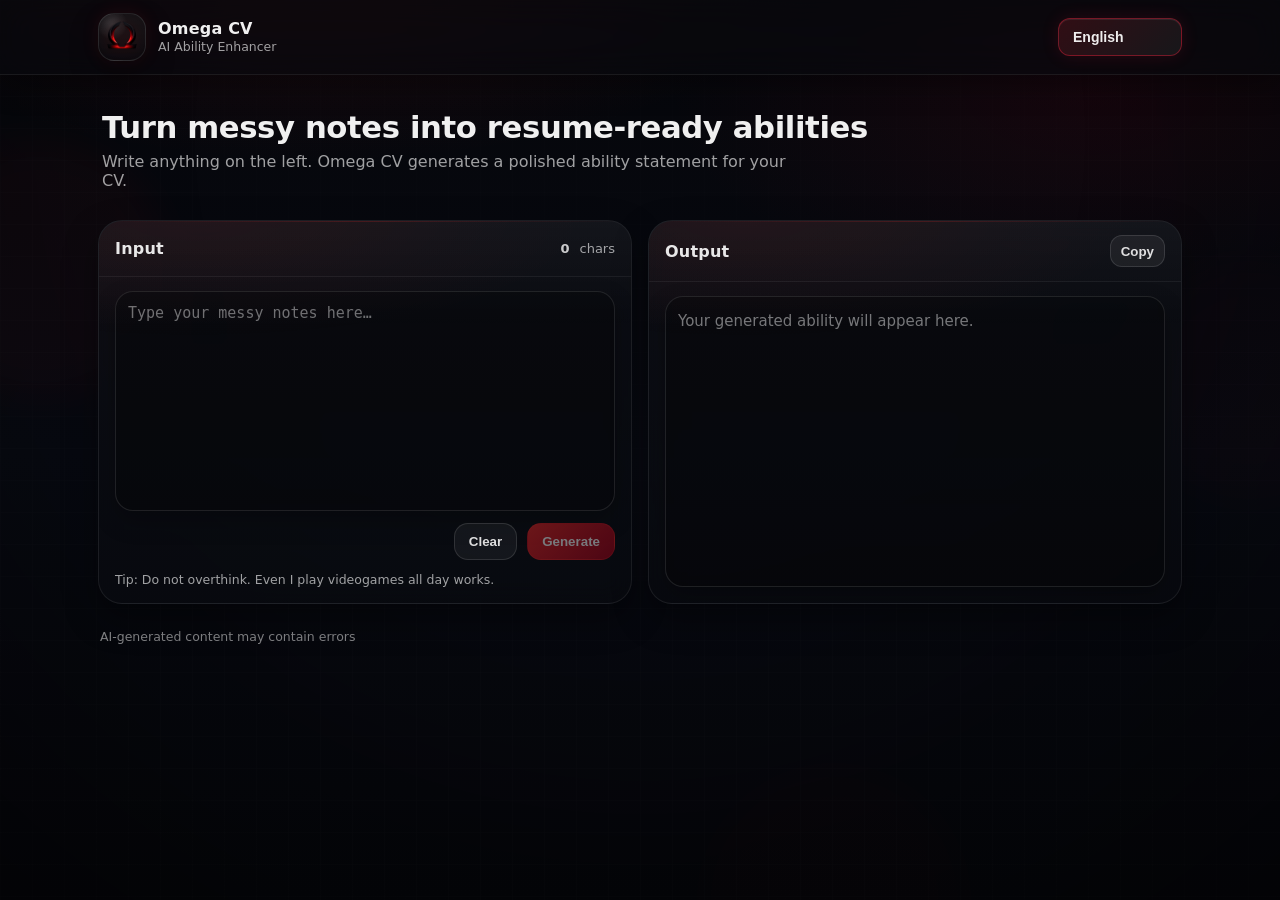
==== index.html @ 9fb8dad0 "Update index.html" ====
<!doctype html>
<html lang="en">
<head>
  <meta charset="UTF-8">
  <meta name="viewport" content="width=device-width, initial-scale=1">
  <meta name="theme-color" content="#07080c">
  <title>Omega CV</title>
  <link rel="icon" href="/images/favicon.ico" sizes="any">
  <link rel="icon" type="image/png" sizes="64x64" href="/images/favicon-64.png">
  <link rel="icon" type="image/png" sizes="48x48" href="/images/favicon-48.png">
  <link rel="icon" type="image/png" sizes="32x32" href="/images/favicon-32.png">
  <link rel="icon" type="image/png" sizes="16x16" href="/images/favicon-16.png">
  

  <link rel="stylesheet" href="styles.css">
</head>

<body>

  <div class="bg" aria-hidden="true">
    <div class="bg-grid"></div>
    <div class="bg-orbs">
      <span class="orb o1"></span>
      <span class="orb o2"></span>
      <span class="orb o3"></span>
    </div>
    <div class="bg-vignette"></div>
  </div>

  <header class="topbar-wrap">
    <div class="topbar">

      <div class="brand">
        <div class="logo-wrap">
          <img
            src="images/Omega_logo.png"
            alt="Omega CV Logo"
            class="logo-img"
          >
        </div>

        <div class="brand-text">
          <div class="brand-name" data-i18n="brandName">Omega CV</div>
          <div class="brand-sub" data-i18n="brandSub">AI Ability Enhancer</div>
        </div>
      </div>

      <div class="top-actions">
        <label class="sr-only" for="langSelect" data-i18n="languageLabel">Language</label>
        <select id="langSelect" class="select">
          <option value="en">English</option>
          <option value="de">Deutsch</option>
          <option value="fr">Français</option>
          <option value="es">Español</option>
          <option value="pt">Português</option>
          <option value="ru">Русский</option>
          <option value="zh">中文</option>
          <option value="ar">العربية</option>
          <option value="hi">हिन्दी</option>
          <option value="bn">বাংলা</option>
        </select>
      </div>

    </div>
  </header>

  <main class="container">

    <section class="hero">
      <h1 class="headline" data-i18n="headline">
        Turn messy notes into resume-ready abilities
      </h1>
      <p class="subhead" data-i18n="subhead">
        Write anything on the left. Omega CV generates a polished ability statement for your CV.
      </p>
    </section>

    <div class="panel-wrap">

      <section class="panel-grid">

        <article class="card">
          <div class="card-head">
            <div class="card-title" data-i18n="inputTitle">Input</div>
            <div class="meta">
              <span id="inputCounter" class="counter">0</span>
              <span class="counter-label" data-i18n="chars">chars</span>
            </div>
          </div>

          <div class="card-body">
            <textarea
              id="inputText"
              class="textarea"
              rows="10"
              data-i18n-placeholder="inputPlaceholder"
              placeholder="Type your messy notes here…"
            ></textarea>

            <div class="btn-row">
              <button id="clearBtn" class="btn secondary" type="button" data-i18n="clear">Clear</button>
              <button id="generateBtn" class="btn primary" type="button" data-i18n="generate">Generate</button>
            </div>

            <div class="hint" data-i18n="hint">
             Tip: Do not overthink. Even I play videogames all day works.
            </div>
          </div>
        </article>

        <article class="card">
          <div class="card-head">
            <div class="card-title" data-i18n="outputTitle">Output</div>
            <div class="meta">
              <button id="copyBtn" class="btn tiny" type="button" data-i18n="copy">Copy</button>
            </div>
          </div>

          <div class="card-body">
            <div id="outputBox" class="output">
              <div class="output-placeholder" data-i18n="outputPlaceholder">
                Your generated ability will appear here.
              </div>
            </div>
          </div>
        </article>

      </section>
    </div>

    <footer class="footer">
      <span class="foot-note" data-i18n="footnote">
        AI-generated content may contain errors
      </span>
    </footer>

  </main>

  <script src="app.js" defer></script>

</body>
</html>
---- styles.css ----
:root {
  --bg: #05060a;
  --bg-soft: #080a12;

  --card: rgba(14, 16, 22, 0.82);
  --card2: rgba(9, 11, 16, 0.72);

  --text: rgba(255, 255, 255, 0.92);
  --muted: rgba(255, 255, 255, 0.62);
  --muted2: rgba(255, 255, 255, 0.50);

  --accent1: #e62626;
  --accent2: #9f0018;
  --accent3: #ff4d4d;

  --radius: 18px;
  --radius2: 24px;
  --max: 1120px;

  --shadow: 0 14px 34px rgba(0, 0, 0, 0.38);

  --font: ui-sans-serif, system-ui, -apple-system, Segoe UI, Roboto, Helvetica, Arial, "Apple Color Emoji", "Segoe UI Emoji";
}

* {
  box-sizing: border-box;
}

html,
body {
  height: 100%;
}

body {
  margin: 0;
  font-family: var(--font);
  color: var(--text);
  background:
    radial-gradient(900px 420px at 25% -10%, rgba(230, 38, 38, 0.14), transparent 60%),
    radial-gradient(700px 360px at 85% 10%, rgba(159, 0, 24, 0.10), transparent 60%),
    linear-gradient(180deg, var(--bg) 0%, var(--bg-soft) 50%, var(--bg) 100%);
}

.sr-only {
  position: absolute;
  width: 1px;
  height: 1px;
  padding: 0;
  margin: -1px;
  overflow: hidden;
  clip: rect(0, 0, 0, 0);
  white-space: nowrap;
  border: 0;
}

/* Background */
.bg {
  position: fixed;
  inset: 0;
  pointer-events: none;
  z-index: -1;
  overflow: hidden;
}

.bg-grid {
  position: absolute;
  inset: 0;
  background:
    linear-gradient(rgba(255, 255, 255, 0.035) 1px, transparent 1px) 0 0 / 32px 32px,
    linear-gradient(90deg, rgba(255, 255, 255, 0.035) 1px, transparent 1px) 0 0 / 32px 32px;
  opacity: 0.22;
}

.bg-orbs .orb {
  position: absolute;
  border-radius: 999px;
  filter: blur(18px);
  opacity: 0.16;
}

.bg-orbs .o1 {
  width: 260px;
  height: 260px;
  left: -90px;
  top: 140px;
  background: rgba(255, 42, 42, 0.20);
}

.bg-orbs .o2 {
  width: 240px;
  height: 240px;
  right: -90px;
  top: 260px;
  background: rgba(179, 0, 27, 0.14);
}

.bg-orbs .o3 {
  width: 260px;
  height: 260px;
  left: 55%;
  bottom: -130px;
  background: rgba(255, 77, 77, 0.08);
}

.bg-vignette {
  position: absolute;
  inset: -40px;
  background: radial-gradient(circle at 50% 18%, transparent 42%, rgba(0, 0, 0, 0.60) 100%);
  opacity: 0.72;
}

/* Topbar */
.topbar-wrap {
  position: sticky;
  top: 0;
  z-index: 50;
  background: rgba(8, 10, 14, 0.68);
  backdrop-filter: blur(16px) saturate(140%);
  -webkit-backdrop-filter: blur(16px) saturate(140%);
  border-bottom: 1px solid rgba(255, 255, 255, 0.07);
  box-shadow: 0 10px 30px rgba(0, 0, 0, 0.32);
}

.topbar {
  height: 74px;
  display: flex;
  align-items: center;
  justify-content: space-between;
  padding: 0 18px;
  max-width: var(--max);
  margin: 0 auto;
}

/* Brand */
.brand {
  display: flex;
  align-items: center;
  gap: 12px;
  min-width: 0;
}

.logo-wrap {
  width: 48px;
  height: 48px;
  border-radius: 16px;
  background:
    radial-gradient(22px 22px at 28% 22%, rgba(255, 255, 255, 0.14), transparent 70%),
    linear-gradient(180deg, rgba(255, 255, 255, 0.06), rgba(255, 255, 255, 0.02)),
    rgba(0, 0, 0, 0.20);
  border: 1px solid rgba(255, 255, 255, 0.10);
  box-shadow:
    0 12px 28px rgba(0, 0, 0, 0.34),
    0 0 18px rgba(255, 42, 42, 0.10);
  overflow: hidden;
  display: flex;
  align-items: center;
  justify-content: center;
  flex: 0 0 auto;
}

.logo-img {
  width: 56px;
  height: 56px;
  object-fit: contain;
  filter: drop-shadow(0 0 8px rgba(255, 42, 42, 0.16));
}

.brand-text {
  line-height: 1.1;
  min-width: 0;
}

.brand-name {
  font-weight: 760;
  letter-spacing: 0.2px;
  color: rgba(255, 255, 255, 0.94);
}

.brand-sub {
  font-size: 12.5px;
  color: var(--muted);
  margin-top: 3px;
}

/* Select */
.select {
  appearance: none;
  border: 1px solid rgba(255, 255, 255, 0.10);
  background: rgba(0, 0, 0, 0.22);
  color: rgba(255, 255, 255, 0.86);
  padding: 10px 12px;
  border-radius: 14px;
  font-weight: 650;
  box-shadow: 0 10px 26px rgba(0, 0, 0, 0.22);
}

.select:focus {
  outline: none;
  border-color: rgba(255, 42, 42, 0.38);
  box-shadow:
    0 0 0 5px rgba(255, 42, 42, 0.10),
    0 10px 26px rgba(0, 0, 0, 0.25);
}

/* Layout */
.container {
  max-width: var(--max);
  margin: 0 auto;
  padding: 12px 18px 26px;
}

.hero {
  padding: 18px 4px 14px;
}

.headline {
  margin: 6px 0 8px;
  font-size: clamp(22px, 2.4vw, 34px);
  letter-spacing: -0.4px;
  line-height: 1.08;
  color: rgba(255, 255, 255, 0.94);
}

.subhead {
  margin: 0;
  color: var(--muted);
  max-width: 68ch;
}

.panel-wrap {
  position: relative;
  margin-top: 16px;
}

.panel-grid {
  display: grid;
  grid-template-columns: 1fr 1fr;
  gap: 16px;
  align-items: stretch;
}

/* Cards */
.card {
  display: flex;
  flex-direction: column;
  background: linear-gradient(180deg, var(--card) 0%, var(--card2) 100%);
  border: 1px solid rgba(255, 255, 255, 0.08);
  border-radius: var(--radius2);
  box-shadow: var(--shadow);
  overflow: hidden;
  backdrop-filter: blur(12px);
  -webkit-backdrop-filter: blur(12px);
  position: relative;
}

.card::before {
  content: "";
  position: absolute;
  inset: 0;
  pointer-events: none;
  background:
    radial-gradient(600px 180px at 18% 0%, rgba(255, 42, 42, 0.07), transparent 65%),
    linear-gradient(180deg, rgba(255, 255, 255, 0.035), transparent 32%);
  opacity: 0.9;
}

.card::after {
  content: "";
  position: absolute;
  left: 0;
  top: 0;
  right: 0;
  height: 1px;
  pointer-events: none;
  background: linear-gradient(90deg, transparent, rgba(255, 42, 42, 0.34), transparent);
  opacity: 0.55;
}

.card-head {
  min-height: 56px;
  display: flex;
  align-items: center;
  justify-content: space-between;
  padding: 14px 16px;
  border-bottom: 1px solid rgba(255, 255, 255, 0.06);
  position: relative;
  z-index: 1;
}

.card-title {
  font-weight: 760;
  letter-spacing: 0.2px;
  color: rgba(255, 255, 255, 0.90);
}

.meta {
  display: flex;
  align-items: center;
  gap: 10px;
  color: var(--muted);
  font-size: 13px;
}

.counter {
  font-weight: 820;
  color: rgba(255, 255, 255, 0.78);
}

.card-body {
  padding: 14px 16px 16px;
  flex: 1;
  display: flex;
  flex-direction: column;
  gap: 12px;
  position: relative;
  z-index: 1;
}

/* Textarea / Output */
.textarea,
.output {
  flex: 1;
  height: 100%;
  min-height: 220px;
  border-radius: var(--radius);
  border: 1px solid rgba(255, 255, 255, 0.10);
  background: rgba(0, 0, 0, 0.28);
  box-shadow: 0 10px 24px rgba(0, 0, 0, 0.24);
  overflow: auto;
  overflow-wrap: anywhere;
  word-break: break-word;
}

.textarea {
  width: 100%;
  padding: 12px 12px;
  font-size: 15px;
  outline: none;
  resize: none;
  color: rgba(255, 255, 255, 0.90);
}

.textarea::placeholder {
  color: rgba(255, 255, 255, 0.42);
}

.textarea:focus {
  border-color: rgba(255, 42, 42, 0.40);
  box-shadow:
    0 0 0 5px rgba(255, 42, 42, 0.10),
    0 10px 24px rgba(0, 0, 0, 0.30);
}

.output {
  padding: 14px 12px;
  font-size: 15px;
  line-height: 1.45;
  color: rgba(255, 255, 255, 0.90);
}

.output-placeholder {
  color: rgba(255, 255, 255, 0.45);
}

/* Buttons */
.btn-row {
  display: flex;
  justify-content: flex-end;
  gap: 10px;
  margin-top: auto;
}

.btn {
  border: 1px solid rgba(255, 255, 255, 0.12);
  background: rgba(255, 255, 255, 0.06);
  color: rgba(255, 255, 255, 0.86);
  padding: 10px 14px;
  border-radius: 14px;
  font-weight: 760;
  cursor: pointer;
  transition: transform 0.08s ease, box-shadow 0.12s ease, background 0.12s ease, border-color 0.12s ease;
}

.btn:hover {
  transform: translateY(-1px);
  box-shadow: 0 12px 26px rgba(0, 0, 0, 0.28);
  border-color: rgba(255, 255, 255, 0.16);
}

.btn:active {
  transform: translateY(0);
  box-shadow: none;
}

.btn.primary {
  border: 1px solid rgba(255, 42, 42, 0.32);
  color: white;
  background: linear-gradient(135deg, var(--accent1), var(--accent2));
  box-shadow:
    0 12px 26px rgba(0, 0, 0, 0.30),
    0 0 16px rgba(255, 42, 42, 0.12);
}

.btn.primary:hover {
  box-shadow:
    0 14px 30px rgba(0, 0, 0, 0.34),
    0 0 20px rgba(255, 42, 42, 0.16);
}

.btn.secondary {
  background: rgba(255, 255, 255, 0.05);
}

.btn.tiny {
  height: 32px;
  padding: 0 10px;
  border-radius: 12px;
  font-weight: 780;
  display: inline-flex;
  align-items: center;
}

.btn:focus {
  outline: none;
}

.btn:focus-visible {
  border-color: rgba(255, 42, 42, 0.38);
  box-shadow:
    0 0 0 5px rgba(255, 42, 42, 0.10),
    0 12px 26px rgba(0, 0, 0, 0.28);
}

.btn:disabled {
  opacity: 0.45;
  cursor: not-allowed;
  transform: none;
  box-shadow: none;
}

#langSelect {
  appearance: none;
  -webkit-appearance: none;
  -moz-appearance: none;

  color: rgba(255, 255, 255, 0.92);
  background:
    linear-gradient(135deg, rgba(255, 35, 65, 0.16), rgba(255, 255, 255, 0.06)),
    rgba(10, 10, 14, 0.92);

  border: 1px solid rgba(255, 35, 65, 0.38);
  border-radius: 12px;

  padding: 10px 38px 10px 14px;
  font-size: 14px;
  font-weight: 600;

  outline: none;
  cursor: pointer;

  box-shadow:
    0 0 18px rgba(255, 35, 65, 0.12),
    inset 0 1px 0 rgba(255, 255, 255, 0.08);

  transition:
    border-color 0.2s ease,
    box-shadow 0.2s ease,
    background 0.2s ease;
}

#langSelect:hover {
  border-color: rgba(255, 35, 65, 0.65);
  box-shadow:
    0 0 24px rgba(255, 35, 65, 0.18),
    inset 0 1px 0 rgba(255, 255, 255, 0.1);
}

#langSelect:focus {
  border-color: rgba(255, 35, 65, 0.9);
  box-shadow:
    0 0 0 3px rgba(255, 35, 65, 0.16),
    0 0 28px rgba(255, 35, 65, 0.2);
}

#langSelect option {
  color: #ffffff;
  background-color: #111116;
}

/* Hint / Footer */
.hint {
  font-size: 12.5px;
  color: var(--muted);
}

.footer {
  margin-top: 16px;
  padding: 6px 2px 0;
}

.foot-note {
  color: var(--muted2);
  font-size: 12.5px;
}

/* Flow layer */
.flow-layer {
  position: absolute;
  inset: 0;
  z-index: 20;
  pointer-events: none;
  opacity: 0;
  transition: opacity 0.18s ease;
}

body.is-loading .flow-layer {
  opacity: 1;
}

body.is-loading .output {
  opacity: 0.92;
}

.flow-svg {
  position: absolute;
  inset: 0;
  width: 100%;
  height: 100%;
}

.flow-path {
  fill: none;
  stroke-linecap: round;
  stroke-linejoin: round;
}

.flow-path.base {
  stroke: rgba(255, 42, 42, 0.24);
  stroke-width: 3.5;
}

.flow-path.glow {
  stroke: rgba(255, 42, 42, 0.18);
  stroke-width: 10;
  filter: blur(6px);
  opacity: 0.55;
}

.flow-particles {
  position: absolute;
  inset: 0;
}

.flow-particle {
  position: absolute;
  width: 9px;
  height: 9px;
  border-radius: 999px;
  background: linear-gradient(135deg, var(--accent1), var(--accent2));
  box-shadow:
    0 0 14px rgba(255, 42, 42, 0.18),
    0 0 18px rgba(179, 0, 27, 0.14);
  opacity: 0;
}

/* Responsive */
@media (max-width: 920px) {
  .panel-grid {
    grid-template-columns: 1fr;
  }

  .topbar {
    height: auto;
    padding-top: 14px;
    padding-bottom: 10px;
  }

  .brand {
    gap: 10px;
  }

  .logo-wrap {
    width: 44px;
    height: 44px;
  }

  .logo-img {
    width: 52px;
    height: 52px;
  }
}

.ai-loading {
  display: flex;
  align-items: center;
  gap: 16px;
  min-height: 120px;
  padding: 22px;
  border: 1px solid rgba(255, 35, 65, 0.28);
  border-radius: 18px;
  background:
    linear-gradient(135deg, rgba(255, 35, 65, 0.08), rgba(255, 255, 255, 0.03)),
    rgba(255, 255, 255, 0.04);
  box-shadow:
    0 0 32px rgba(255, 35, 65, 0.12),
    inset 0 1px 0 rgba(255, 255, 255, 0.08);
}

.ai-loading-icon {
  position: relative;
  width: 46px;
  height: 46px;
  flex: 0 0 auto;
  border-radius: 50%;
  border: 1px solid rgba(255, 35, 65, 0.35);
  box-shadow: 0 0 24px rgba(255, 35, 65, 0.22);
}

.ai-loading-icon span {
  position: absolute;
  inset: 7px;
  border-radius: 50%;
  border: 2px solid transparent;
  border-top-color: #ff2341;
  animation: aiSpin 1s linear infinite;
}

.ai-loading-icon span:nth-child(2) {
  inset: 12px;
  border-top-color: rgba(255, 255, 255, 0.75);
  animation-duration: 1.35s;
  animation-direction: reverse;
}

.ai-loading-icon span:nth-child(3) {
  inset: 18px;
  background: #ff2341;
  border: none;
  box-shadow: 0 0 18px rgba(255, 35, 65, 0.9);
  animation: aiPulse 1.2s ease-in-out infinite;
}

.ai-loading-title {
  font-size: 15px;
  font-weight: 700;
  color: rgba(255, 255, 255, 0.92);
}

.ai-loading-text {
  margin-top: 5px;
  font-size: 13px;
  line-height: 1.5;
  color: rgba(255, 255, 255, 0.62);
}

@keyframes aiSpin {
  to {
    transform: rotate(360deg);
  }
}

@keyframes aiPulse {
  0%,
  100% {
    opacity: 0.55;
    transform: scale(0.8);
  }

  50% {
    opacity: 1;
    transform: scale(1);
  }
}
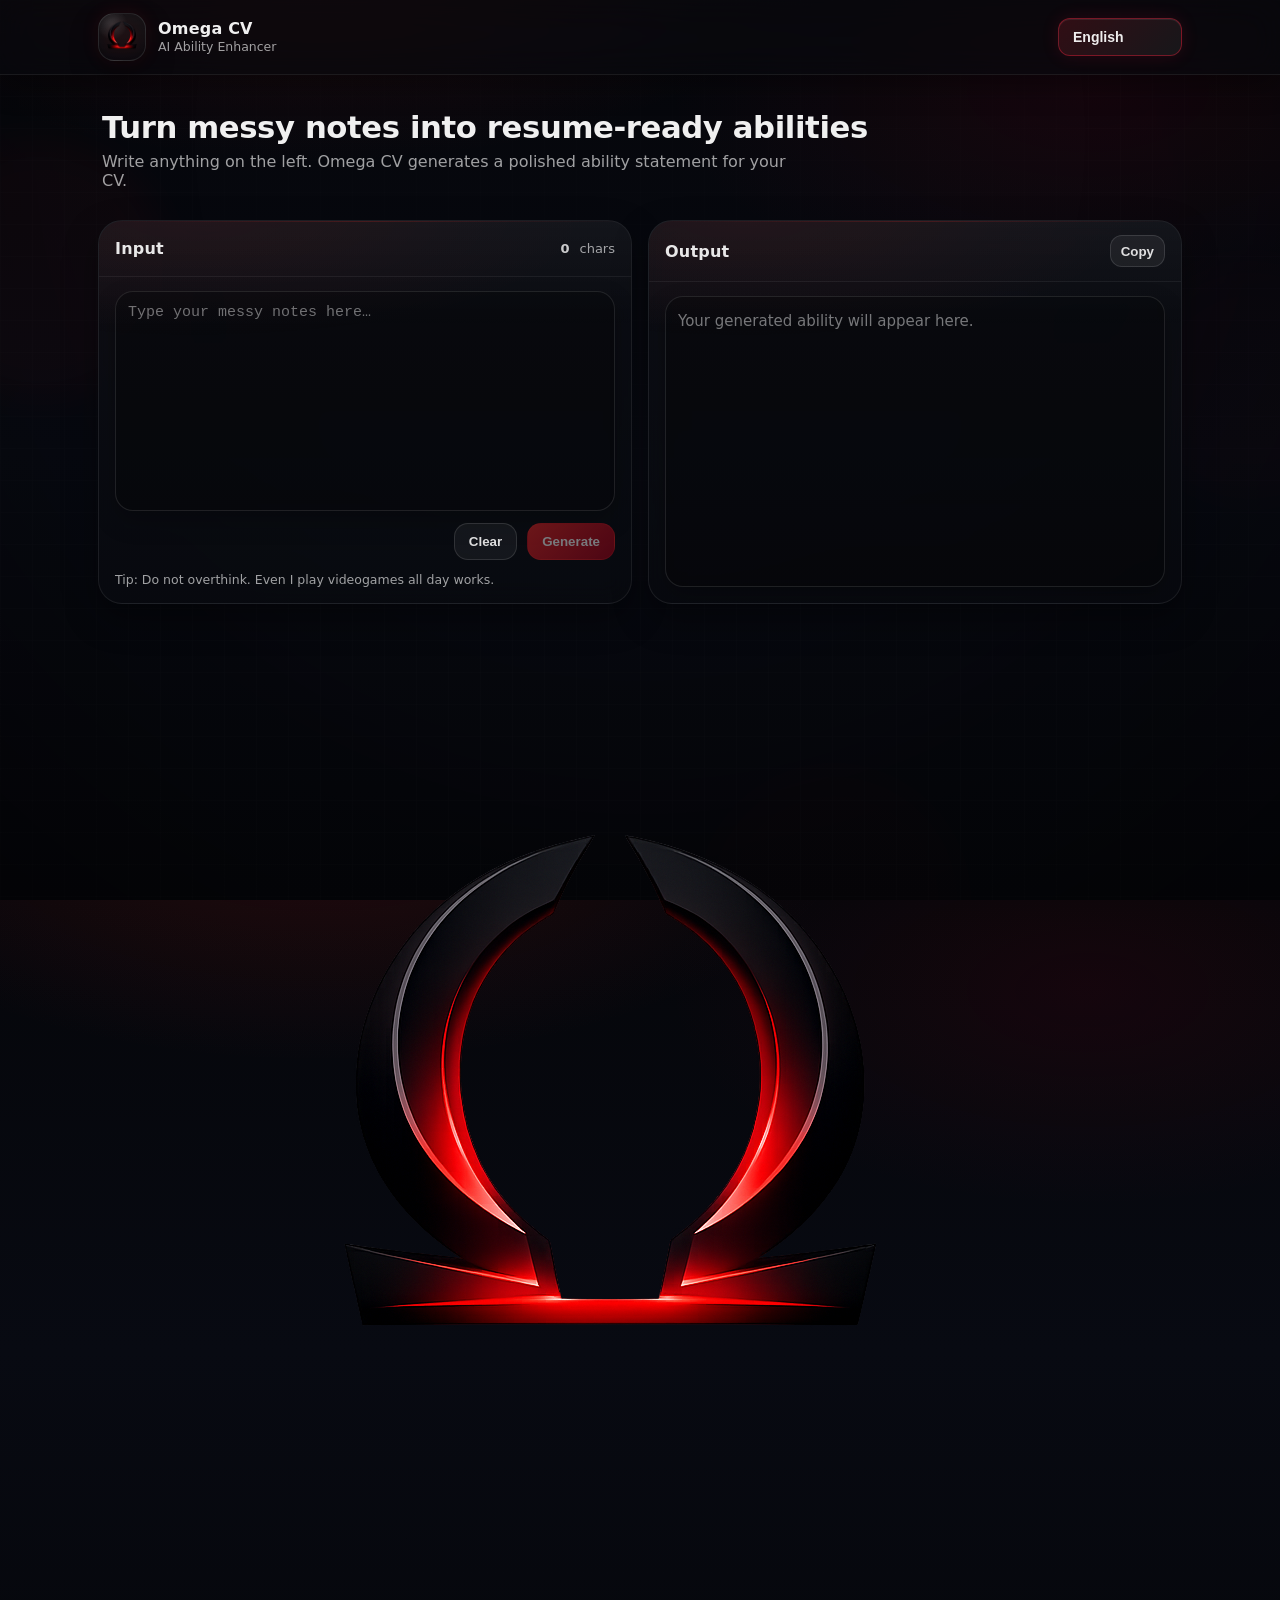
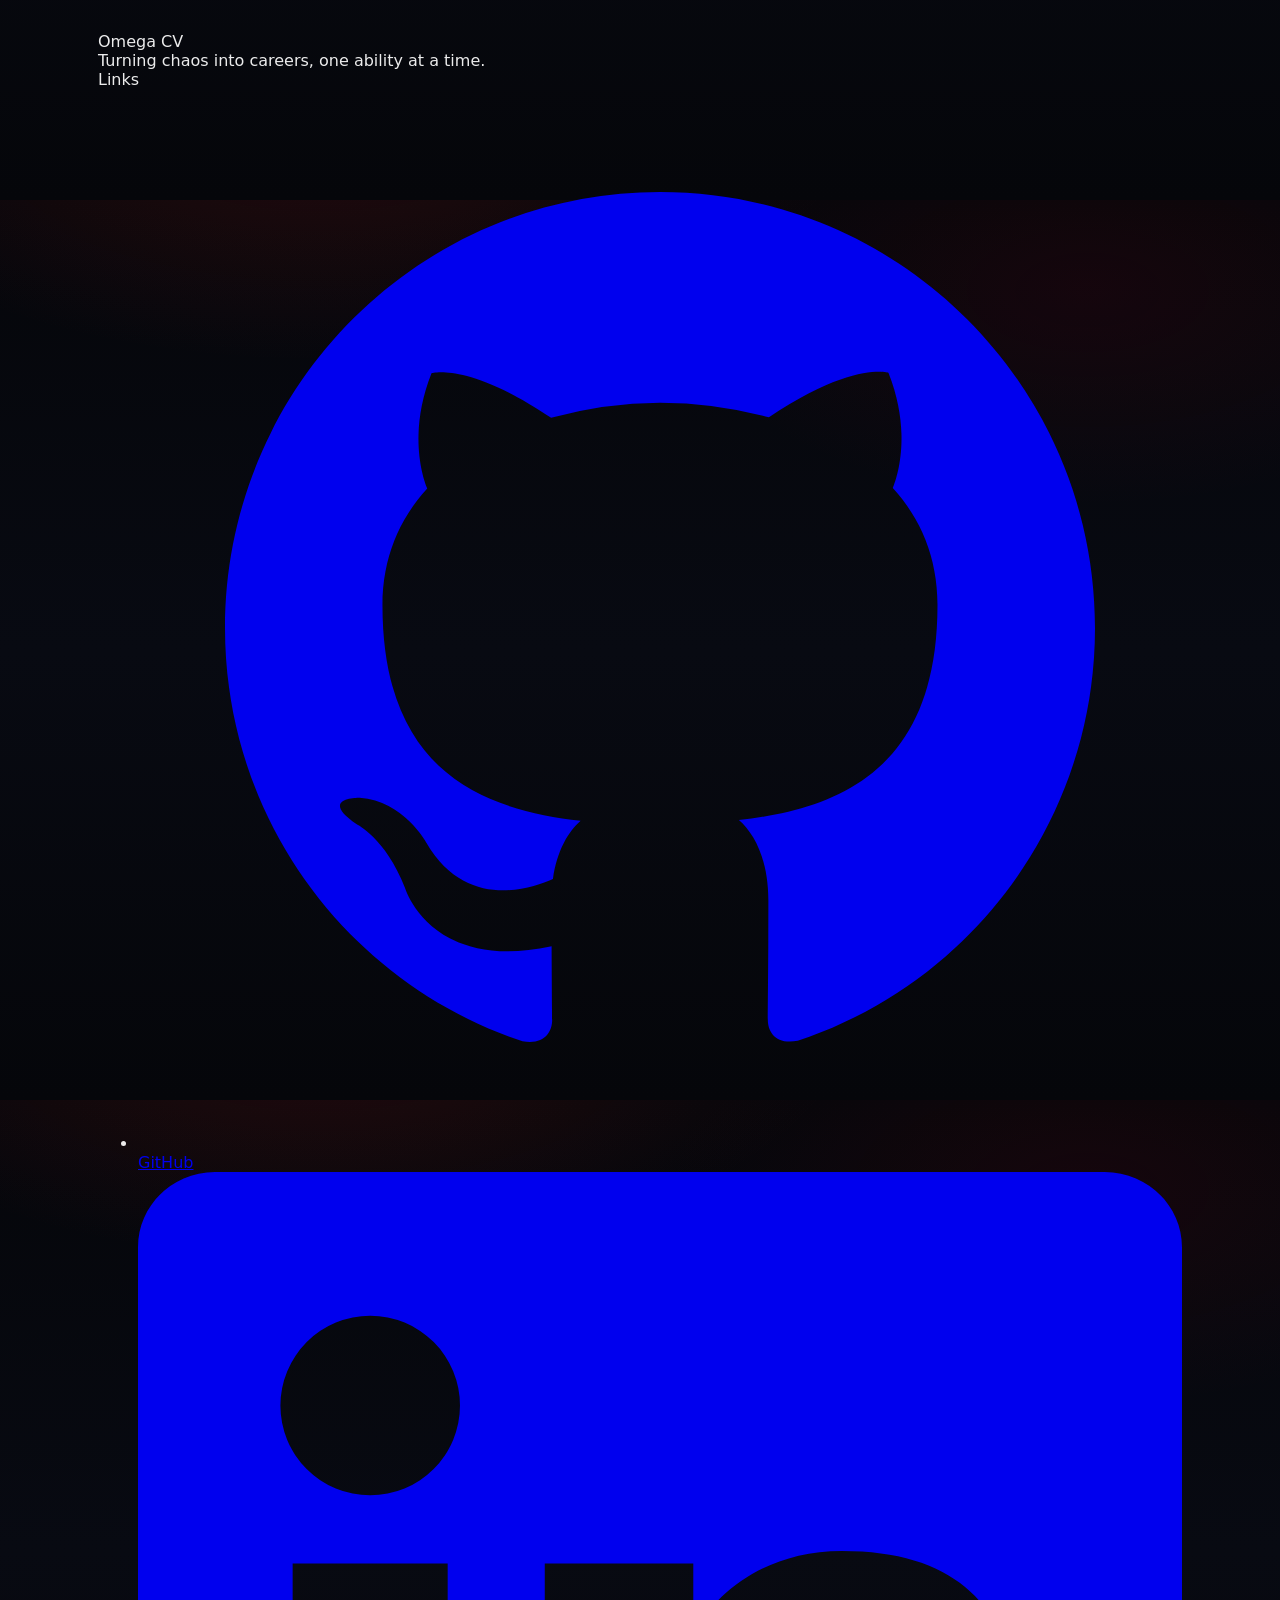
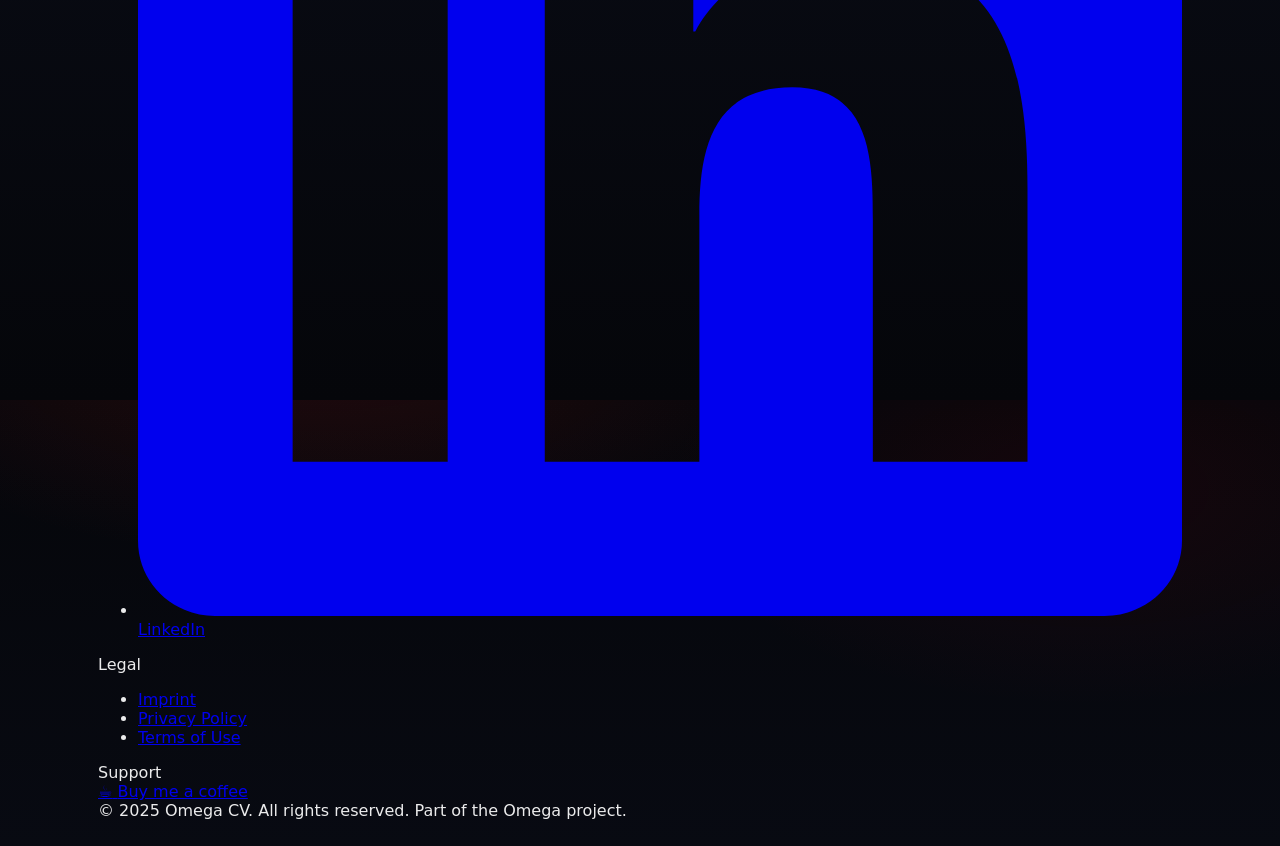
==== commit 4877cf8b: "Added footer in html" ====
--- a/index.html
+++ b/index.html
@@ -10,7 +10,6 @@
   <link rel="icon" type="image/png" sizes="48x48" href="/images/favicon-48.png">
   <link rel="icon" type="image/png" sizes="32x32" href="/images/favicon-32.png">
   <link rel="icon" type="image/png" sizes="16x16" href="/images/favicon-16.png">
-  
 
   <link rel="stylesheet" href="styles.css">
 </head>
@@ -103,7 +102,7 @@
             </div>
 
             <div class="hint" data-i18n="hint">
-             Tip: Do not overthink. Even I play videogames all day works.
+              Tip: Do not overthink. Even I play videogames all day works.
             </div>
           </div>
         </article>
@@ -128,11 +127,95 @@
       </section>
     </div>
 
-    <footer class="footer">
-      <span class="foot-note" data-i18n="footnote">
-        AI-generated content may contain errors
-      </span>
+    <!-- ========================================================
+         FOOTER
+         ======================================================== -->
+    <footer class="site-footer" role="contentinfo">
+
+      <!-- Brand + Tagline -->
+      <div class="footer-brand">
+        <div class="footer-logo-wrap" aria-hidden="true">
+          <img
+            src="images/Omega_logo.png"
+            alt=""
+            class="footer-logo-img"
+          >
+        </div>
+        <div class="footer-brand-text">
+          <div class="footer-brand-name" data-i18n="brandName">Omega CV</div>
+          <div class="footer-tagline" data-i18n="footerTagline">Turning chaos into careers, one ability at a time.</div>
+        </div>
+      </div>
+
+      <!-- Link columns -->
+      <div class="footer-grid">
+
+        <!-- Column 1: External links -->
+        <div class="footer-col">
+          <div class="footer-col-label" data-i18n="footerLinks">Links</div>
+          <ul class="footer-links">
+            <li>
+              <a href="https://github.com" target="_blank" rel="noopener noreferrer" aria-label="GitHub">
+                <!-- GitHub icon -->
+                <svg viewBox="0 0 24 24" fill="currentColor" aria-hidden="true">
+                  <path d="M12 2C6.477 2 2 6.484 2 12.021c0 4.428 2.865 8.185 6.839 9.504.5.092.682-.217.682-.482 0-.237-.009-.868-.013-1.703-2.782.605-3.369-1.342-3.369-1.342-.454-1.154-1.11-1.462-1.11-1.462-.908-.62.069-.608.069-.608 1.003.07 1.531 1.032 1.531 1.032.892 1.53 2.341 1.088 2.91.832.092-.647.35-1.088.636-1.338-2.22-.253-4.555-1.113-4.555-4.951 0-1.093.39-1.988 1.029-2.688-.103-.253-.446-1.272.098-2.65 0 0 .84-.27 2.75 1.026A9.564 9.564 0 0 1 12 6.844a9.59 9.59 0 0 1 2.504.337c1.909-1.296 2.747-1.026 2.747-1.026.546 1.378.202 2.397.1 2.65.64.7 1.028 1.595 1.028 2.688 0 3.848-2.338 4.695-4.566 4.944.359.309.678.919.678 1.852 0 1.336-.012 2.415-.012 2.743 0 .267.18.578.688.48C19.138 20.2 22 16.447 22 12.021 22 6.484 17.523 2 12 2z"/>
+                </svg>
+                GitHub
+              </a>
+            </li>
+            <li>
+              <a href="https://linkedin.com" target="_blank" rel="noopener noreferrer" aria-label="LinkedIn">
+                <!-- LinkedIn icon -->
+                <svg viewBox="0 0 24 24" fill="currentColor" aria-hidden="true">
+                  <path d="M20.447 20.452h-3.554v-5.569c0-1.328-.027-3.037-1.852-3.037-1.853 0-2.136 1.445-2.136 2.939v5.667H9.351V9h3.414v1.561h.046c.477-.9 1.637-1.85 3.37-1.85 3.601 0 4.267 2.37 4.267 5.455v6.286zM5.337 7.433a2.062 2.062 0 0 1-2.063-2.065 2.064 2.064 0 1 1 2.063 2.065zm1.782 13.019H3.555V9h3.564v11.452zM22.225 0H1.771C.792 0 0 .774 0 1.729v20.542C0 23.227.792 24 1.771 24h20.451C23.2 24 24 23.227 24 22.271V1.729C24 .774 23.2 0 22.222 0h.003z"/>
+                </svg>
+                LinkedIn
+              </a>
+            </li>
+          </ul>
+        </div>
+
+        <!-- Column 2: Legal -->
+        <div class="footer-col">
+          <div class="footer-col-label" data-i18n="footerLegal">Legal</div>
+          <ul class="footer-links">
+            <li>
+              <a href="/impressum" data-i18n="footerImprint">Imprint</a>
+            </li>
+            <li>
+              <a href="/privacy" data-i18n="footerPrivacy">Privacy Policy</a>
+            </li>
+            <li>
+              <a href="/terms" data-i18n="footerTerms">Terms of Use</a>
+            </li>
+          </ul>
+        </div>
+
+        <!-- Column 3: Support / Buy me a coffee -->
+        <div class="footer-col">
+          <div class="footer-col-label" data-i18n="footerSupport">Support</div>
+          <a
+            href="https://ko-fi.com"
+            target="_blank"
+            rel="noopener noreferrer"
+            class="footer-coffee-btn"
+            aria-label="Buy me a coffee"
+          >
+            <span class="footer-coffee-icon" aria-hidden="true">☕</span>
+            <span data-i18n="footerBuyCoffee">Buy me a coffee</span>
+          </a>
+        </div>
+
+      </div>
+
+      <!-- Bottom bar -->
+      <div class="footer-bottom">
+        <span class="footer-copy" data-i18n="footerCopyright">© 2025 Omega CV. All rights reserved.</span>
+        <span class="footer-part-of" data-i18n="footerPartOf">Part of the Omega project.</span>
+      </div>
+
     </footer>
+    <!-- end site-footer -->
 
   </main>
 
--- a/styles.css
+++ b/styles.css
@@ -29,6 +29,8 @@
 html,
 body {
   height: 100%;
+  ::-moz-selection { background: var(--accent2); color: var(--text); }
+	::selection { background: var(--accent2); color: var(--text); }
 }
 
 body {
@@ -108,6 +110,8 @@
   background: radial-gradient(circle at 50% 18%, transparent 42%, rgba(0, 0, 0, 0.60) 100%);
   opacity: 0.72;
 }
+
+
 
 /* Topbar */
 .topbar-wrap {
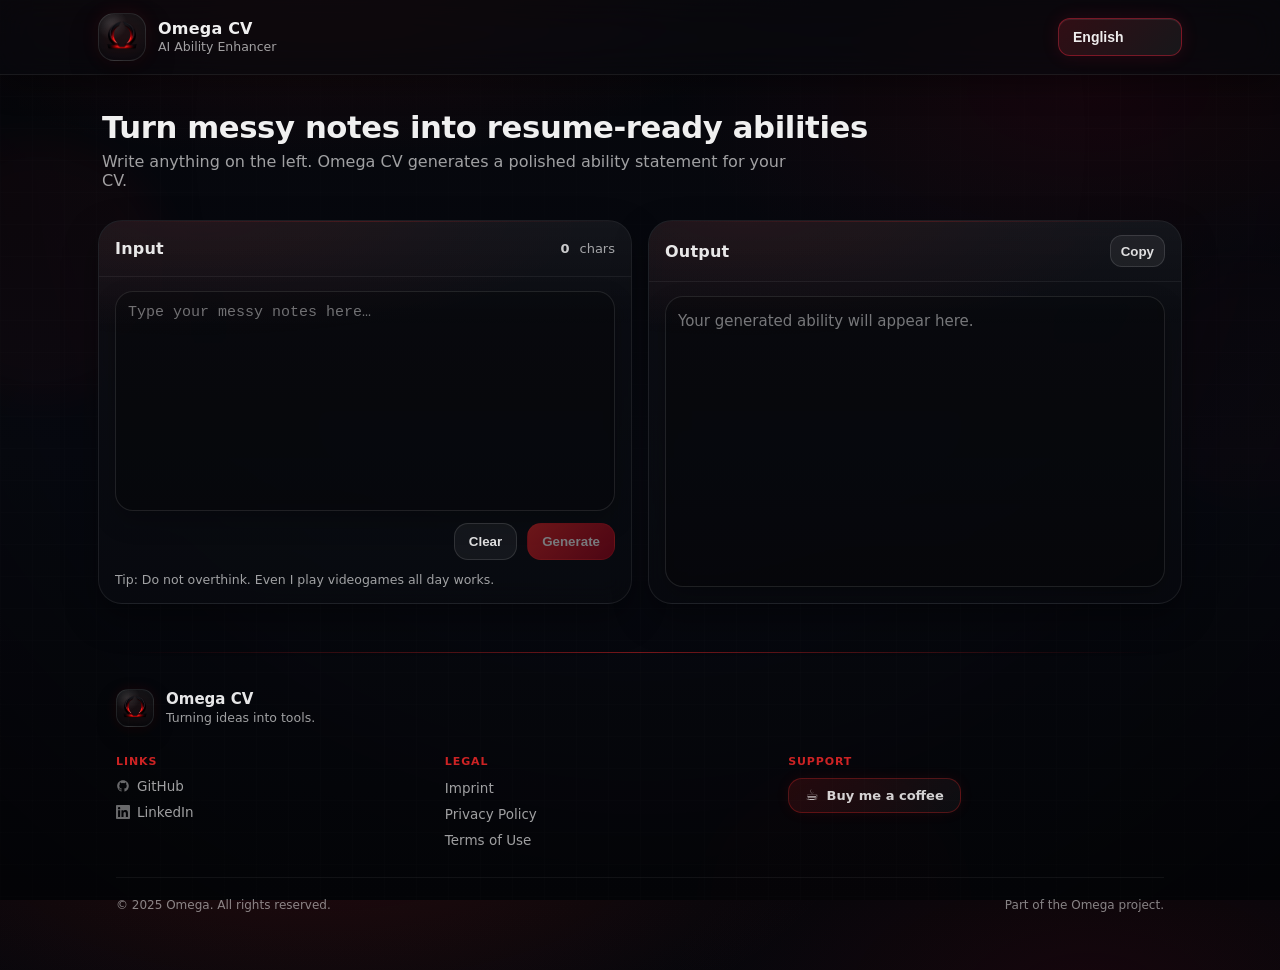
==== commit 802bcb46: "small ui changes in footer" ====
--- a/index.html
+++ b/index.html
@@ -127,12 +127,8 @@
       </section>
     </div>
 
-    <!-- ========================================================
-         FOOTER
-         ======================================================== -->
     <footer class="site-footer" role="contentinfo">
 
-      <!-- Brand + Tagline -->
       <div class="footer-brand">
         <div class="footer-logo-wrap" aria-hidden="true">
           <img
@@ -142,20 +138,18 @@
           >
         </div>
         <div class="footer-brand-text">
-          <div class="footer-brand-name" data-i18n="brandName">Omega CV</div>
-          <div class="footer-tagline" data-i18n="footerTagline">Turning chaos into careers, one ability at a time.</div>
-        </div>
-      </div>
-
-      <!-- Link columns -->
+          <div class="footer-brand-name" data-i18n="brandName">Omega</div>
+          <div class="footer-tagline" data-i18n="footerTagline">Turning ideas into tools.</div>
+        </div>
+      </div>
+
       <div class="footer-grid">
 
-        <!-- Column 1: External links -->
         <div class="footer-col">
           <div class="footer-col-label" data-i18n="footerLinks">Links</div>
           <ul class="footer-links">
             <li>
-              <a href="https://github.com" target="_blank" rel="noopener noreferrer" aria-label="GitHub">
+              <a href="https://github.com/redikivel" target="_blank" rel="noopener noreferrer" aria-label="GitHub">
                 <!-- GitHub icon -->
                 <svg viewBox="0 0 24 24" fill="currentColor" aria-hidden="true">
                   <path d="M12 2C6.477 2 2 6.484 2 12.021c0 4.428 2.865 8.185 6.839 9.504.5.092.682-.217.682-.482 0-.237-.009-.868-.013-1.703-2.782.605-3.369-1.342-3.369-1.342-.454-1.154-1.11-1.462-1.11-1.462-.908-.62.069-.608.069-.608 1.003.07 1.531 1.032 1.531 1.032.892 1.53 2.341 1.088 2.91.832.092-.647.35-1.088.636-1.338-2.22-.253-4.555-1.113-4.555-4.951 0-1.093.39-1.988 1.029-2.688-.103-.253-.446-1.272.098-2.65 0 0 .84-.27 2.75 1.026A9.564 9.564 0 0 1 12 6.844a9.59 9.59 0 0 1 2.504.337c1.909-1.296 2.747-1.026 2.747-1.026.546 1.378.202 2.397.1 2.65.64.7 1.028 1.595 1.028 2.688 0 3.848-2.338 4.695-4.566 4.944.359.309.678.919.678 1.852 0 1.336-.012 2.415-.012 2.743 0 .267.18.578.688.48C19.138 20.2 22 16.447 22 12.021 22 6.484 17.523 2 12 2z"/>
@@ -164,7 +158,7 @@
               </a>
             </li>
             <li>
-              <a href="https://linkedin.com" target="_blank" rel="noopener noreferrer" aria-label="LinkedIn">
+              <a href="https://linkedin.com/paul-penner-" target="_blank" rel="noopener noreferrer" aria-label="LinkedIn">
                 <!-- LinkedIn icon -->
                 <svg viewBox="0 0 24 24" fill="currentColor" aria-hidden="true">
                   <path d="M20.447 20.452h-3.554v-5.569c0-1.328-.027-3.037-1.852-3.037-1.853 0-2.136 1.445-2.136 2.939v5.667H9.351V9h3.414v1.561h.046c.477-.9 1.637-1.85 3.37-1.85 3.601 0 4.267 2.37 4.267 5.455v6.286zM5.337 7.433a2.062 2.062 0 0 1-2.063-2.065 2.064 2.064 0 1 1 2.063 2.065zm1.782 13.019H3.555V9h3.564v11.452zM22.225 0H1.771C.792 0 0 .774 0 1.729v20.542C0 23.227.792 24 1.771 24h20.451C23.2 24 24 23.227 24 22.271V1.729C24 .774 23.2 0 22.222 0h.003z"/>
@@ -175,7 +169,7 @@
           </ul>
         </div>
 
-        <!-- Column 2: Legal -->
+
         <div class="footer-col">
           <div class="footer-col-label" data-i18n="footerLegal">Legal</div>
           <ul class="footer-links">
@@ -195,7 +189,7 @@
         <div class="footer-col">
           <div class="footer-col-label" data-i18n="footerSupport">Support</div>
           <a
-            href="https://ko-fi.com"
+            href="https://buymeacoffee.com/paulpenner"
             target="_blank"
             rel="noopener noreferrer"
             class="footer-coffee-btn"
@@ -210,7 +204,7 @@
 
       <!-- Bottom bar -->
       <div class="footer-bottom">
-        <span class="footer-copy" data-i18n="footerCopyright">© 2025 Omega CV. All rights reserved.</span>
+        <span class="footer-copy" data-i18n="footerCopyright">© 2025 Omega. All rights reserved.</span>
         <span class="footer-part-of" data-i18n="footerPartOf">Part of the Omega project.</span>
       </div>
 
--- a/styles.css
+++ b/styles.css
@@ -674,4 +674,237 @@
     opacity: 1;
     transform: scale(1);
   }
-}+}
+
+/* ── Wrapper ── */
+.site-footer {
+  position: relative;
+  margin-top: 48px;
+  padding: 0 18px 32px;
+  max-width: var(--max);
+  margin-left: auto;
+  margin-right: auto;
+}
+ 
+/* Red divider line – mirrors the card ::after glow line */
+.site-footer::before {
+  content: "";
+  display: block;
+  height: 1px;
+  margin-bottom: 36px;
+  background: linear-gradient(
+    90deg,
+    transparent 0%,
+    rgba(255, 42, 42, 0.18) 20%,
+    rgba(255, 42, 42, 0.45) 50%,
+    rgba(255, 42, 42, 0.18) 80%,
+    transparent 100%
+  );
+}
+ 
+/* ── Top row: brand + tagline ── */
+.footer-brand {
+  display: flex;
+  align-items: center;
+  gap: 12px;
+  margin-bottom: 28px;
+}
+ 
+.footer-logo-wrap {
+  width: 38px;
+  height: 38px;
+  border-radius: 12px;
+  background:
+    radial-gradient(18px 18px at 28% 22%, rgba(255, 255, 255, 0.12), transparent 70%),
+    linear-gradient(180deg, rgba(255, 255, 255, 0.06), rgba(255, 255, 255, 0.02)),
+    rgba(0, 0, 0, 0.20);
+  border: 1px solid rgba(255, 255, 255, 0.09);
+  box-shadow:
+    0 8px 20px rgba(0, 0, 0, 0.30),
+    0 0 14px rgba(255, 42, 42, 0.09);
+  overflow: hidden;
+  display: flex;
+  align-items: center;
+  justify-content: center;
+  flex: 0 0 auto;
+}
+ 
+.footer-logo-img {
+  width: 44px;
+  height: 44px;
+  object-fit: contain;
+  filter: drop-shadow(0 0 6px rgba(255, 42, 42, 0.14));
+}
+ 
+.footer-brand-text {
+  line-height: 1.15;
+}
+ 
+.footer-brand-name {
+  font-weight: 760;
+  font-size: 15px;
+  color: rgba(255, 255, 255, 0.90);
+}
+ 
+.footer-tagline {
+  font-size: 12.5px;
+  color: var(--muted);
+  margin-top: 2px;
+}
+ 
+/* ── Link columns grid ── */
+.footer-grid {
+  display: grid;
+  grid-template-columns: repeat(3, auto);
+  gap: 28px 48px;
+  margin-bottom: 28px;
+}
+ 
+.footer-col-label {
+  font-size: 11px;
+  font-weight: 820;
+  letter-spacing: 0.9px;
+  text-transform: uppercase;
+  color: rgba(255, 42, 42, 0.80);
+  margin-bottom: 10px;
+}
+ 
+.footer-links {
+  list-style: none;
+  margin: 0;
+  padding: 0;
+  display: flex;
+  flex-direction: column;
+  gap: 7px;
+}
+ 
+.footer-links a {
+  font-size: 13.5px;
+  color: var(--muted);
+  text-decoration: none;
+  display: inline-flex;
+  align-items: center;
+  gap: 7px;
+  transition: color 0.15s ease;
+}
+ 
+.footer-links a:hover {
+  color: rgba(255, 255, 255, 0.88);
+}
+ 
+.footer-links a svg {
+  width: 14px;
+  height: 14px;
+  opacity: 0.65;
+  flex: 0 0 auto;
+  transition: opacity 0.15s ease;
+}
+ 
+.footer-links a:hover svg {
+  opacity: 1;
+}
+ 
+/* ── Buy-me-a-coffee button ── */
+.footer-coffee-btn {
+  display: inline-flex;
+  align-items: center;
+  gap: 8px;
+  padding: 9px 16px;
+  border-radius: 14px;
+  border: 1px solid rgba(255, 42, 42, 0.28);
+  background: linear-gradient(
+    135deg,
+    rgba(255, 42, 42, 0.12),
+    rgba(255, 255, 255, 0.04)
+  );
+  color: rgba(255, 255, 255, 0.82);
+  font-size: 13px;
+  font-weight: 700;
+  cursor: pointer;
+  text-decoration: none;
+  transition:
+    border-color 0.15s ease,
+    box-shadow 0.15s ease,
+    color 0.15s ease,
+    transform 0.08s ease;
+  box-shadow: 0 0 14px rgba(255, 42, 42, 0.08);
+}
+ 
+.footer-coffee-btn:hover {
+  border-color: rgba(255, 42, 42, 0.55);
+  box-shadow:
+    0 0 22px rgba(255, 42, 42, 0.16),
+    0 8px 20px rgba(0, 0, 0, 0.24);
+  color: rgba(255, 255, 255, 0.95);
+  transform: translateY(-1px);
+}
+ 
+.footer-coffee-btn:active {
+  transform: translateY(0);
+  box-shadow: none;
+}
+ 
+.footer-coffee-icon {
+  font-size: 15px;
+  line-height: 1;
+}
+ 
+/* ── Bottom bar ── */
+.footer-bottom {
+  display: flex;
+  align-items: center;
+  justify-content: space-between;
+  flex-wrap: wrap;
+  gap: 8px;
+  padding-top: 20px;
+  border-top: 1px solid rgba(255, 255, 255, 0.06);
+}
+ 
+.footer-copy {
+  font-size: 12px;
+  color: var(--muted2);
+}
+ 
+.footer-part-of {
+  font-size: 12px;
+  color: var(--muted2);
+}
+ 
+.footer-part-of a {
+  color: rgba(255, 42, 42, 0.70);
+  text-decoration: none;
+  transition: color 0.15s ease;
+}
+ 
+.footer-part-of a:hover {
+  color: rgba(255, 42, 42, 1);
+}
+ 
+/* ── RTL support (Arabic) ── */
+[dir="rtl"] .footer-links a {
+  flex-direction: row-reverse;
+}
+ 
+[dir="rtl"] .footer-brand {
+  flex-direction: row-reverse;
+}
+ 
+/* ── Responsive ── */
+@media (max-width: 640px) {
+  .footer-grid {
+    grid-template-columns: repeat(2, auto);
+    gap: 22px 32px;
+  }
+ 
+  .footer-bottom {
+    flex-direction: column;
+    align-items: flex-start;
+    gap: 4px;
+  }
+}
+ 
+@media (max-width: 400px) {
+  .footer-grid {
+    grid-template-columns: 1fr;
+  }
+}
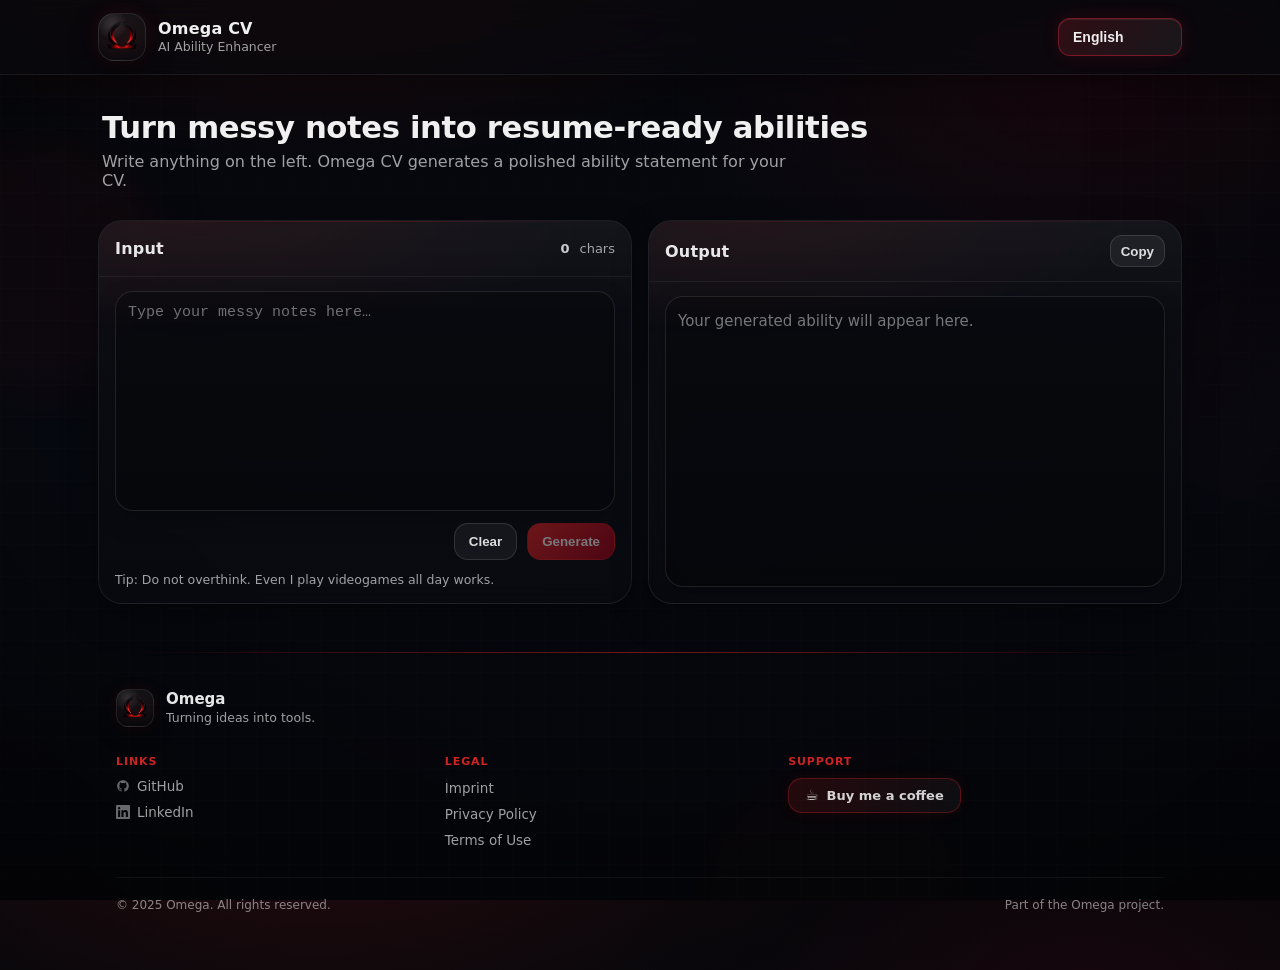
==== commit 10cebec8: "fix" ====
--- a/index.html
+++ b/index.html
@@ -138,7 +138,7 @@
           >
         </div>
         <div class="footer-brand-text">
-          <div class="footer-brand-name" data-i18n="brandName">Omega</div>
+          <div class="footer-brand-name">Omega</div>
           <div class="footer-tagline" data-i18n="footerTagline">Turning ideas into tools.</div>
         </div>
       </div>
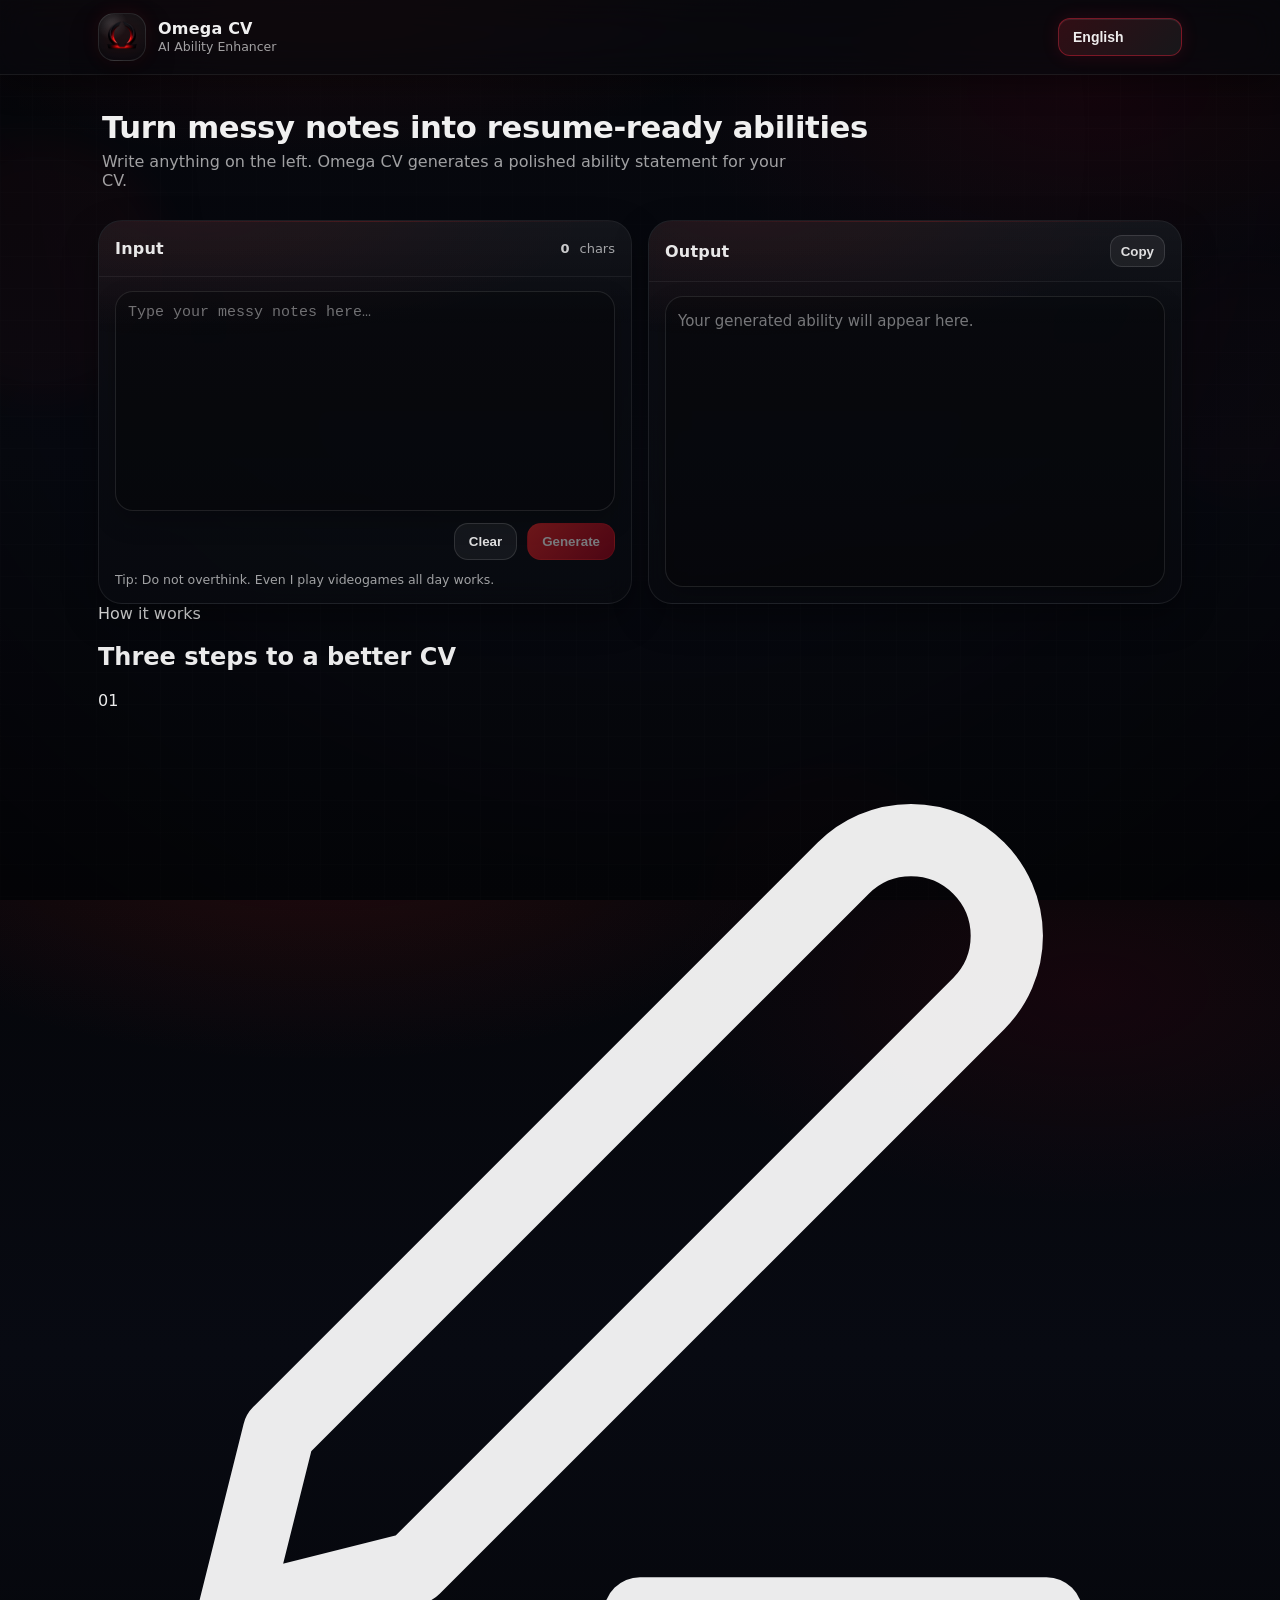
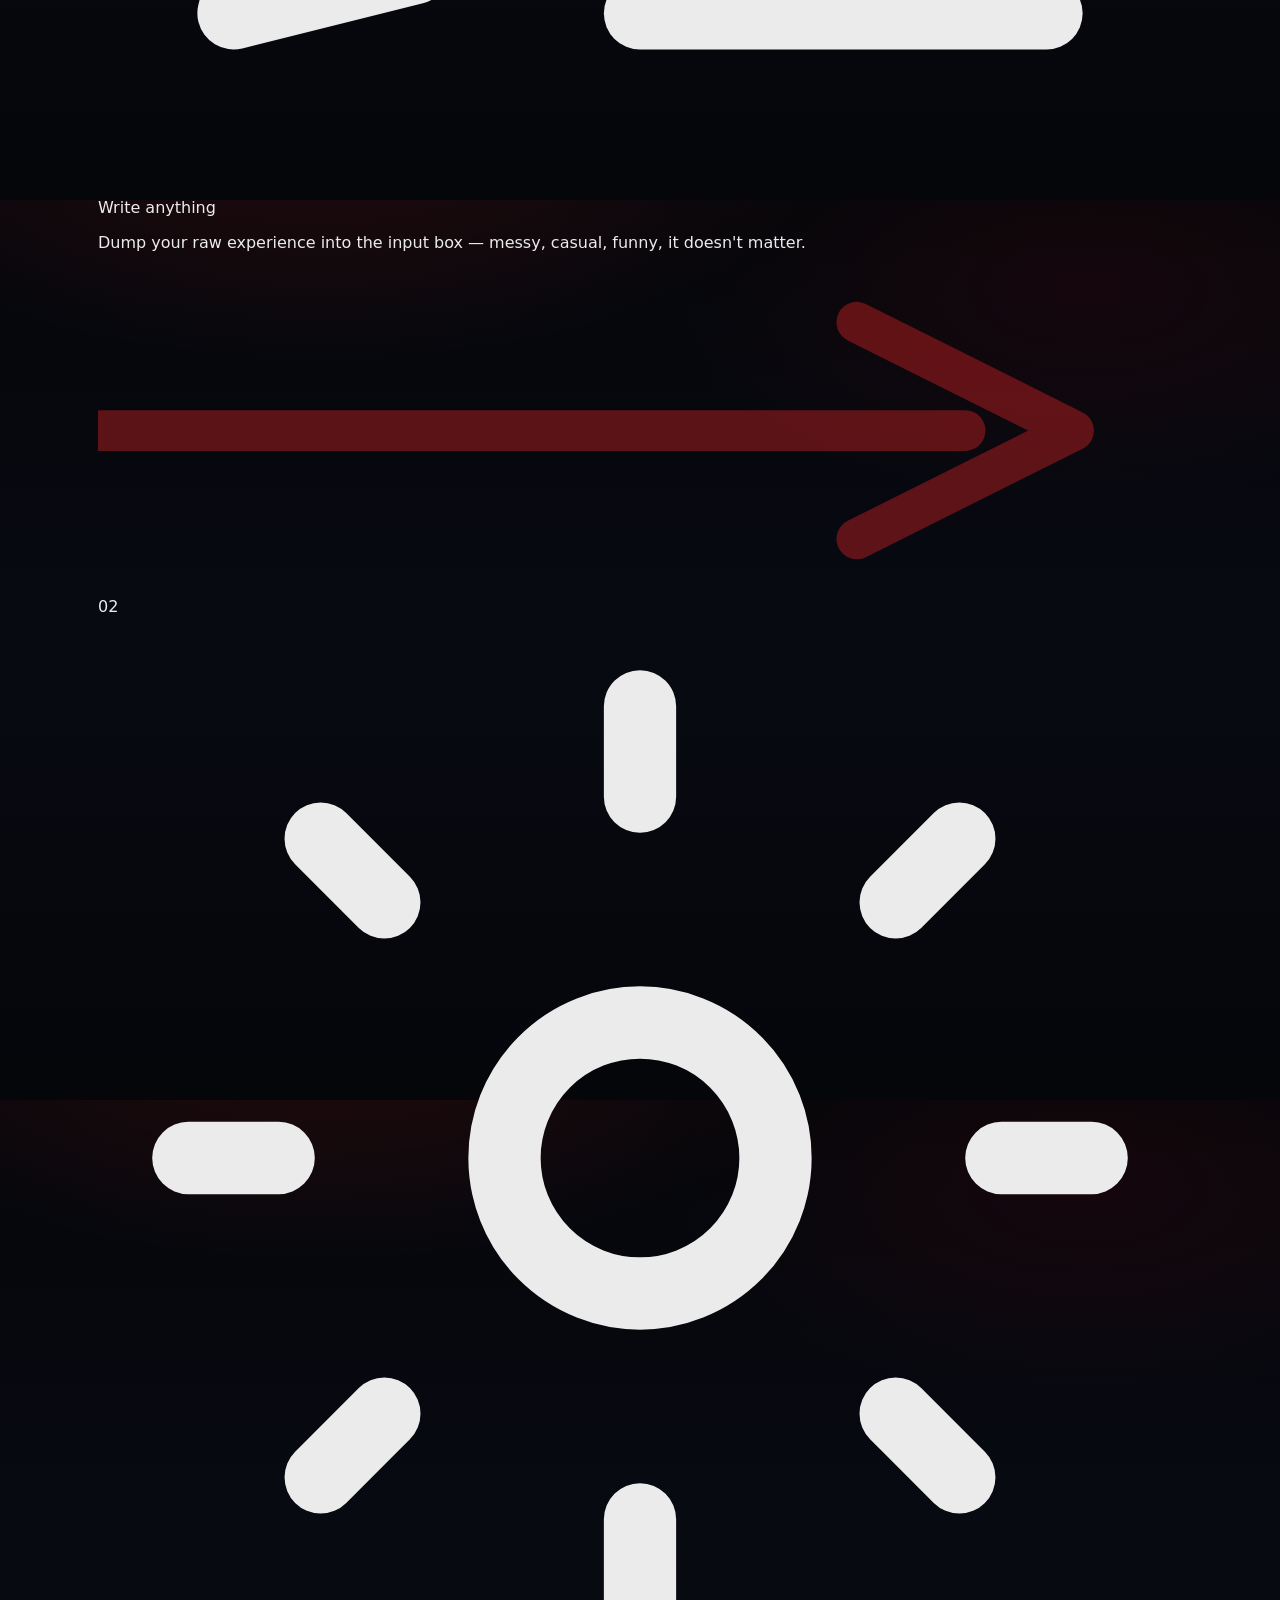
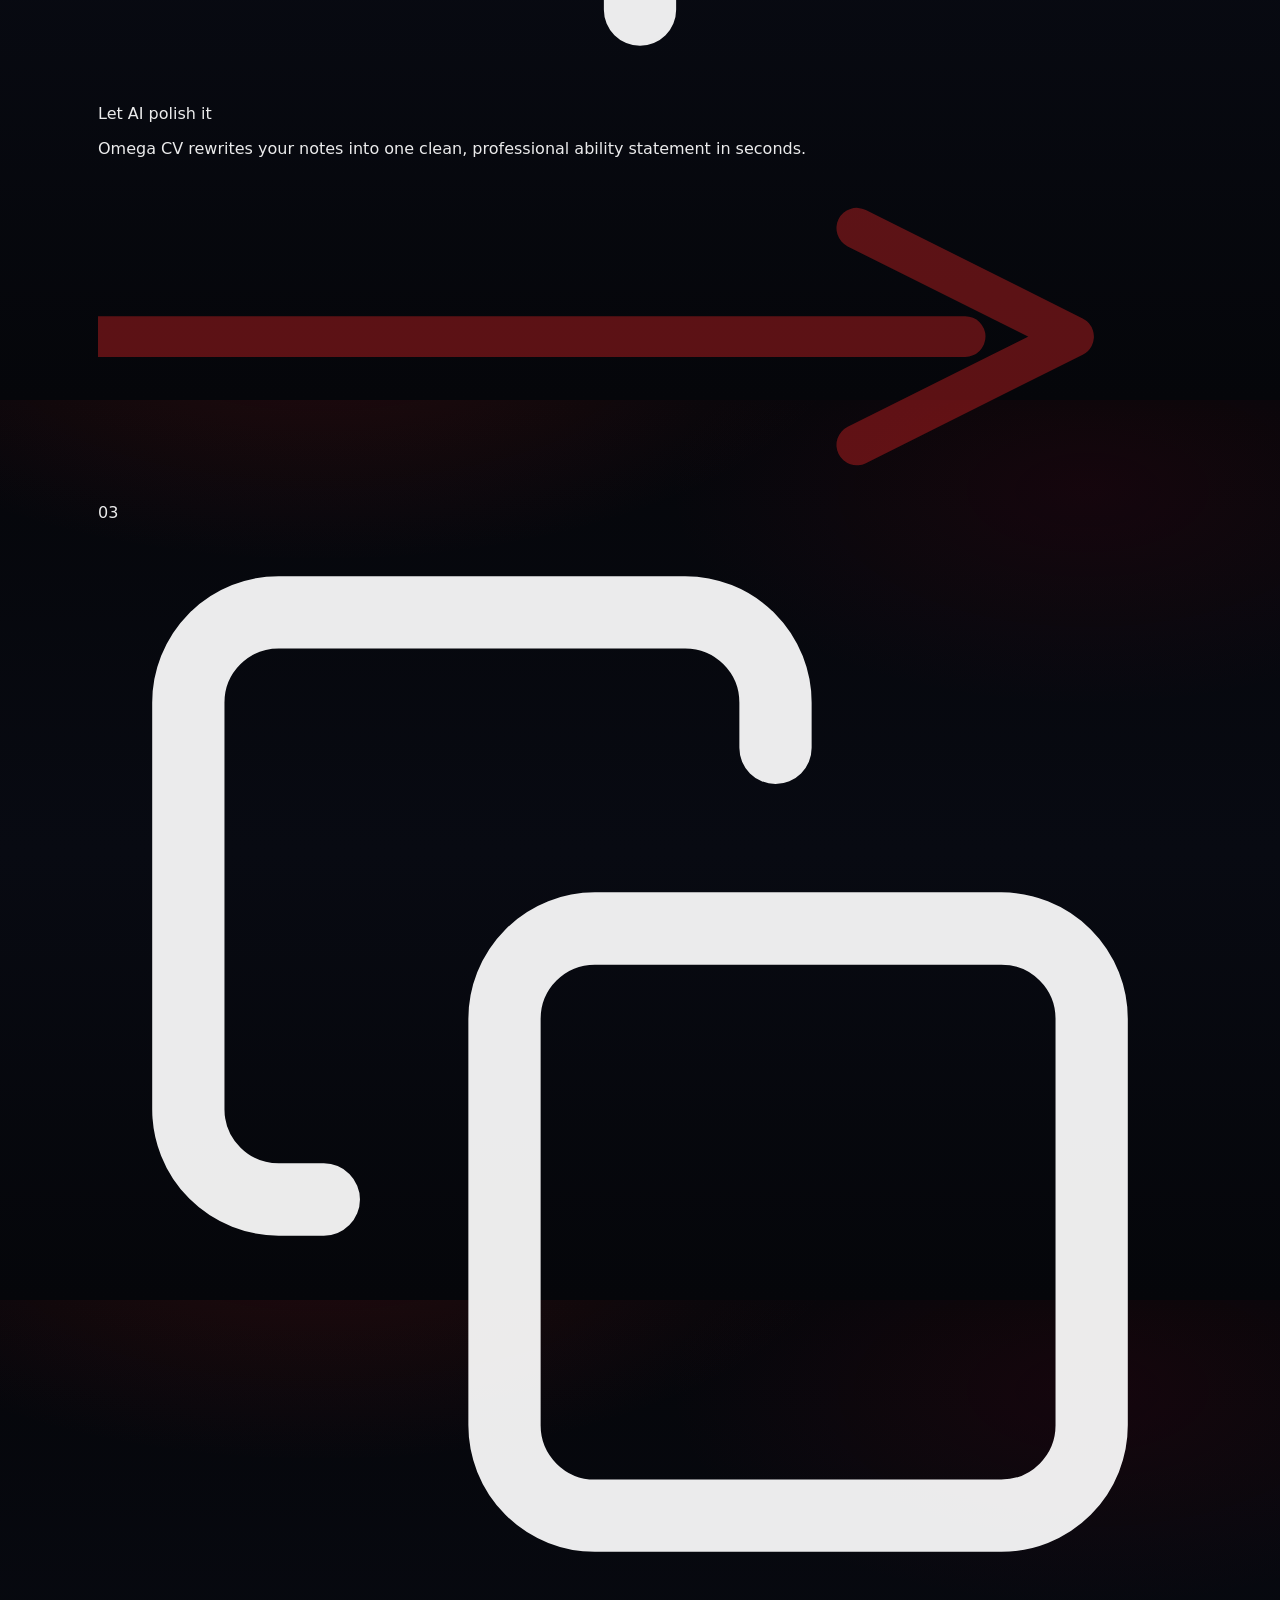
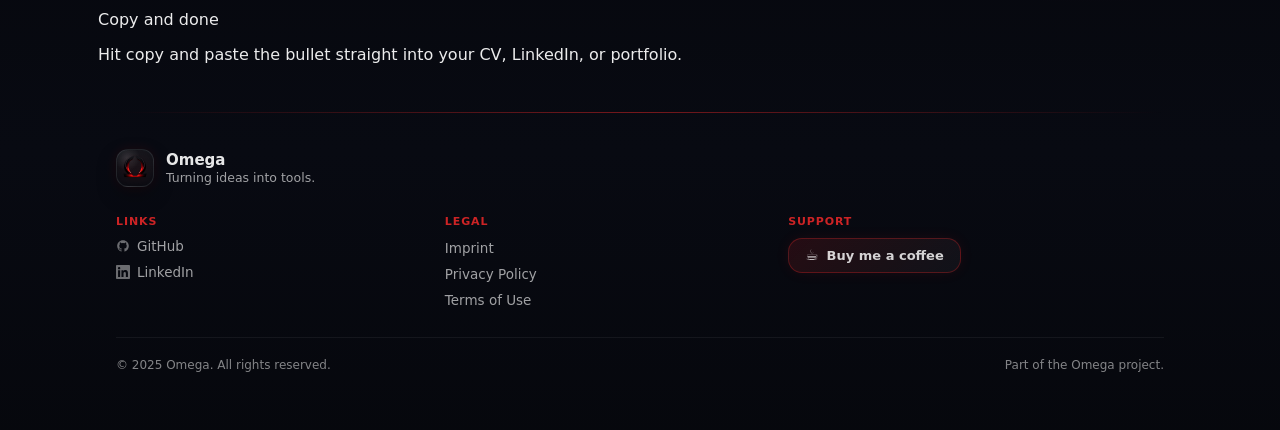
==== commit 4b22d222: "Added User Guide (html)" ====
--- a/index.html
+++ b/index.html
@@ -127,6 +127,70 @@
       </section>
     </div>
 
+    <section class="how-section">
+
+      <div class="how-header">
+        <div class="how-eyebrow" data-i18n="howEyebrow">How it works</div>
+        <h2 class="how-title" data-i18n="howTitle">Three steps to a better CV</h2>
+      </div>
+
+      <div class="how-grid">
+
+        <div class="how-card">
+          <div class="how-number" aria-hidden="true">01</div>
+          <div class="how-icon" aria-hidden="true">
+            <svg viewBox="0 0 24 24" fill="none" stroke="currentColor" stroke-width="1.6" stroke-linecap="round" stroke-linejoin="round">
+              <path d="M12 20h9"/><path d="M16.5 3.5a2.121 2.121 0 0 1 3 3L7 19l-4 1 1-4Z"/>
+            </svg>
+          </div>
+          <div class="how-card-title" data-i18n="howStep1Title">Write anything</div>
+          <p class="how-card-text" data-i18n="howStep1Text">
+            Dump your raw experience into the input box — messy, casual, funny, it doesn't matter.
+          </p>
+        </div>
+
+        <div class="how-connector" aria-hidden="true">
+          <svg viewBox="0 0 40 12" fill="none">
+            <path d="M0 6 H32 M28 2 L36 6 L28 10" stroke="rgba(255,42,42,0.35)" stroke-width="1.5" stroke-linecap="round" stroke-linejoin="round"/>
+          </svg>
+        </div>
+
+        <div class="how-card">
+          <div class="how-number" aria-hidden="true">02</div>
+          <div class="how-icon" aria-hidden="true">
+            <svg viewBox="0 0 24 24" fill="none" stroke="currentColor" stroke-width="1.6" stroke-linecap="round" stroke-linejoin="round">
+              <circle cx="12" cy="12" r="3"/><path d="M12 2v2m0 16v2M4.93 4.93l1.41 1.41m11.32 11.32 1.41 1.41M2 12h2m16 0h2M4.93 19.07l1.41-1.41m11.32-11.32 1.41-1.41"/>
+            </svg>
+          </div>
+          <div class="how-card-title" data-i18n="howStep2Title">Let AI polish it</div>
+          <p class="how-card-text" data-i18n="howStep2Text">
+            Omega CV rewrites your notes into one clean, professional ability statement in seconds.
+          </p>
+        </div>
+
+        <div class="how-connector" aria-hidden="true">
+          <svg viewBox="0 0 40 12" fill="none">
+            <path d="M0 6 H32 M28 2 L36 6 L28 10" stroke="rgba(255,42,42,0.35)" stroke-width="1.5" stroke-linecap="round" stroke-linejoin="round"/>
+          </svg>
+        </div>
+
+        <div class="how-card">
+          <div class="how-number" aria-hidden="true">03</div>
+          <div class="how-icon" aria-hidden="true">
+            <svg viewBox="0 0 24 24" fill="none" stroke="currentColor" stroke-width="1.6" stroke-linecap="round" stroke-linejoin="round">
+              <rect x="9" y="9" width="13" height="13" rx="2"/><path d="M5 15H4a2 2 0 0 1-2-2V4a2 2 0 0 1 2-2h9a2 2 0 0 1 2 2v1"/>
+            </svg>
+          </div>
+          <div class="how-card-title" data-i18n="howStep3Title">Copy and done</div>
+          <p class="how-card-text" data-i18n="howStep3Text">
+            Hit copy and paste the bullet straight into your CV, LinkedIn, or portfolio.
+          </p>
+        </div>
+
+      </div>
+
+    </section>
+
     <footer class="site-footer" role="contentinfo">
 
       <div class="footer-brand">
@@ -158,7 +222,7 @@
               </a>
             </li>
             <li>
-              <a href="https://linkedin.com/paul-penner-" target="_blank" rel="noopener noreferrer" aria-label="LinkedIn">
+              <a href="https://www.linkedin.com/in/paul-penner-/" target="_blank" rel="noopener noreferrer" aria-label="LinkedIn">
                 <!-- LinkedIn icon -->
                 <svg viewBox="0 0 24 24" fill="currentColor" aria-hidden="true">
                   <path d="M20.447 20.452h-3.554v-5.569c0-1.328-.027-3.037-1.852-3.037-1.853 0-2.136 1.445-2.136 2.939v5.667H9.351V9h3.414v1.561h.046c.477-.9 1.637-1.85 3.37-1.85 3.601 0 4.267 2.37 4.267 5.455v6.286zM5.337 7.433a2.062 2.062 0 0 1-2.063-2.065 2.064 2.064 0 1 1 2.063 2.065zm1.782 13.019H3.555V9h3.564v11.452zM22.225 0H1.771C.792 0 0 .774 0 1.729v20.542C0 23.227.792 24 1.771 24h20.451C23.2 24 24 23.227 24 22.271V1.729C24 .774 23.2 0 22.222 0h.003z"/>
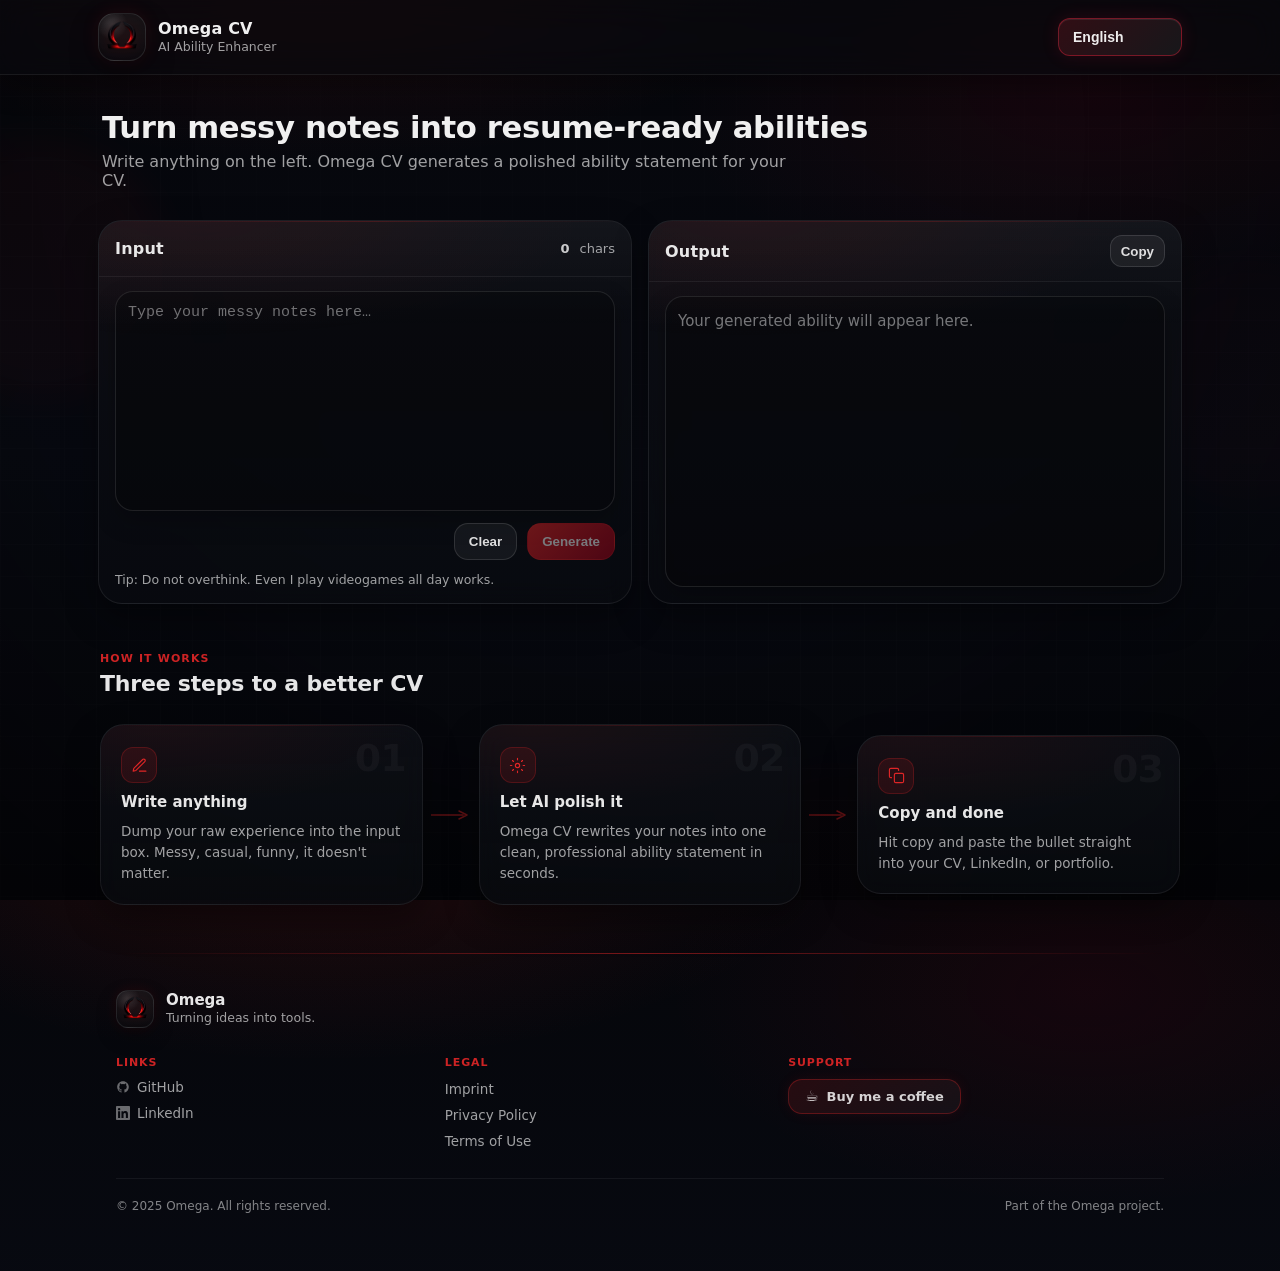
==== commit 3455129c: "Text adjustments" ====
--- a/index.html
+++ b/index.html
@@ -145,7 +145,7 @@
           </div>
           <div class="how-card-title" data-i18n="howStep1Title">Write anything</div>
           <p class="how-card-text" data-i18n="howStep1Text">
-            Dump your raw experience into the input box — messy, casual, funny, it doesn't matter.
+            Dump your raw experience into the input box. Messy, casual, funny, it doesn't matter.
           </p>
         </div>
 
--- a/styles.css
+++ b/styles.css
@@ -908,3 +908,148 @@
     grid-template-columns: 1fr;
   }
 }
+
+.how-section {
+  margin-top: 48px;
+  padding: 0 2px;
+}
+
+/* ── Header ── */
+.how-header {
+  margin-bottom: 28px;
+}
+
+.how-eyebrow {
+  font-size: 11px;
+  font-weight: 820;
+  letter-spacing: 1.1px;
+  text-transform: uppercase;
+  color: rgba(255, 42, 42, 0.80);
+  margin-bottom: 6px;
+}
+
+.how-title {
+  margin: 0;
+  font-size: clamp(17px, 1.8vw, 22px);
+  font-weight: 760;
+  letter-spacing: -0.2px;
+  color: rgba(255, 255, 255, 0.90);
+}
+
+/* ── Grid: cards + connectors ── */
+.how-grid {
+  display: grid;
+  grid-template-columns: 1fr 40px 1fr 40px 1fr;
+  align-items: center;
+  gap: 0 8px;
+}
+
+/* ── Connector arrow ── */
+.how-connector {
+  display: flex;
+  align-items: center;
+  justify-content: center;
+}
+
+.how-connector svg {
+  width: 40px;
+  height: 12px;
+}
+
+/* ── Step card ── */
+.how-card {
+  position: relative;
+  display: flex;
+  flex-direction: column;
+  gap: 10px;
+  padding: 22px 20px 20px;
+  border-radius: var(--radius2);
+  background: linear-gradient(180deg, var(--card) 0%, var(--card2) 100%);
+  border: 1px solid rgba(255, 255, 255, 0.07);
+  box-shadow: var(--shadow);
+  backdrop-filter: blur(12px);
+  -webkit-backdrop-filter: blur(12px);
+  overflow: hidden;
+}
+
+/* Top glow line matching the main cards */
+.how-card::after {
+  content: "";
+  position: absolute;
+  left: 0;
+  top: 0;
+  right: 0;
+  height: 1px;
+  pointer-events: none;
+  background: linear-gradient(90deg, transparent, rgba(255, 42, 42, 0.28), transparent);
+  opacity: 0.55;
+}
+
+/* Subtle radial highlight */
+.how-card::before {
+  content: "";
+  position: absolute;
+  inset: 0;
+  pointer-events: none;
+  background: radial-gradient(420px 130px at 15% 0%, rgba(255, 42, 42, 0.06), transparent 65%);
+}
+
+/* ── Step number (large watermark) ── */
+.how-number {
+  position: absolute;
+  top: 14px;
+  right: 16px;
+  font-size: 38px;
+  font-weight: 900;
+  line-height: 1;
+  color: rgba(255, 255, 255, 0.04);
+  letter-spacing: -1px;
+  pointer-events: none;
+  user-select: none;
+}
+
+/* ── Icon ── */
+.how-icon {
+  width: 36px;
+  height: 36px;
+  border-radius: 12px;
+  background: rgba(255, 42, 42, 0.10);
+  border: 1px solid rgba(255, 42, 42, 0.20);
+  display: flex;
+  align-items: center;
+  justify-content: center;
+  color: rgba(255, 42, 42, 0.85);
+  flex: 0 0 auto;
+}
+
+.how-icon svg {
+  width: 17px;
+  height: 17px;
+}
+
+/* ── Text ── */
+.how-card-title {
+  font-size: 15px;
+  font-weight: 760;
+  color: rgba(255, 255, 255, 0.90);
+  line-height: 1.2;
+}
+
+.how-card-text {
+  margin: 0;
+  font-size: 13.5px;
+  line-height: 1.55;
+  color: var(--muted);
+}
+
+/* ── Responsive ── */
+@media (max-width: 760px) {
+  .how-grid {
+    grid-template-columns: 1fr;
+    gap: 12px 0;
+  }
+
+  .how-connector {
+    display: none;
+  }
+}
